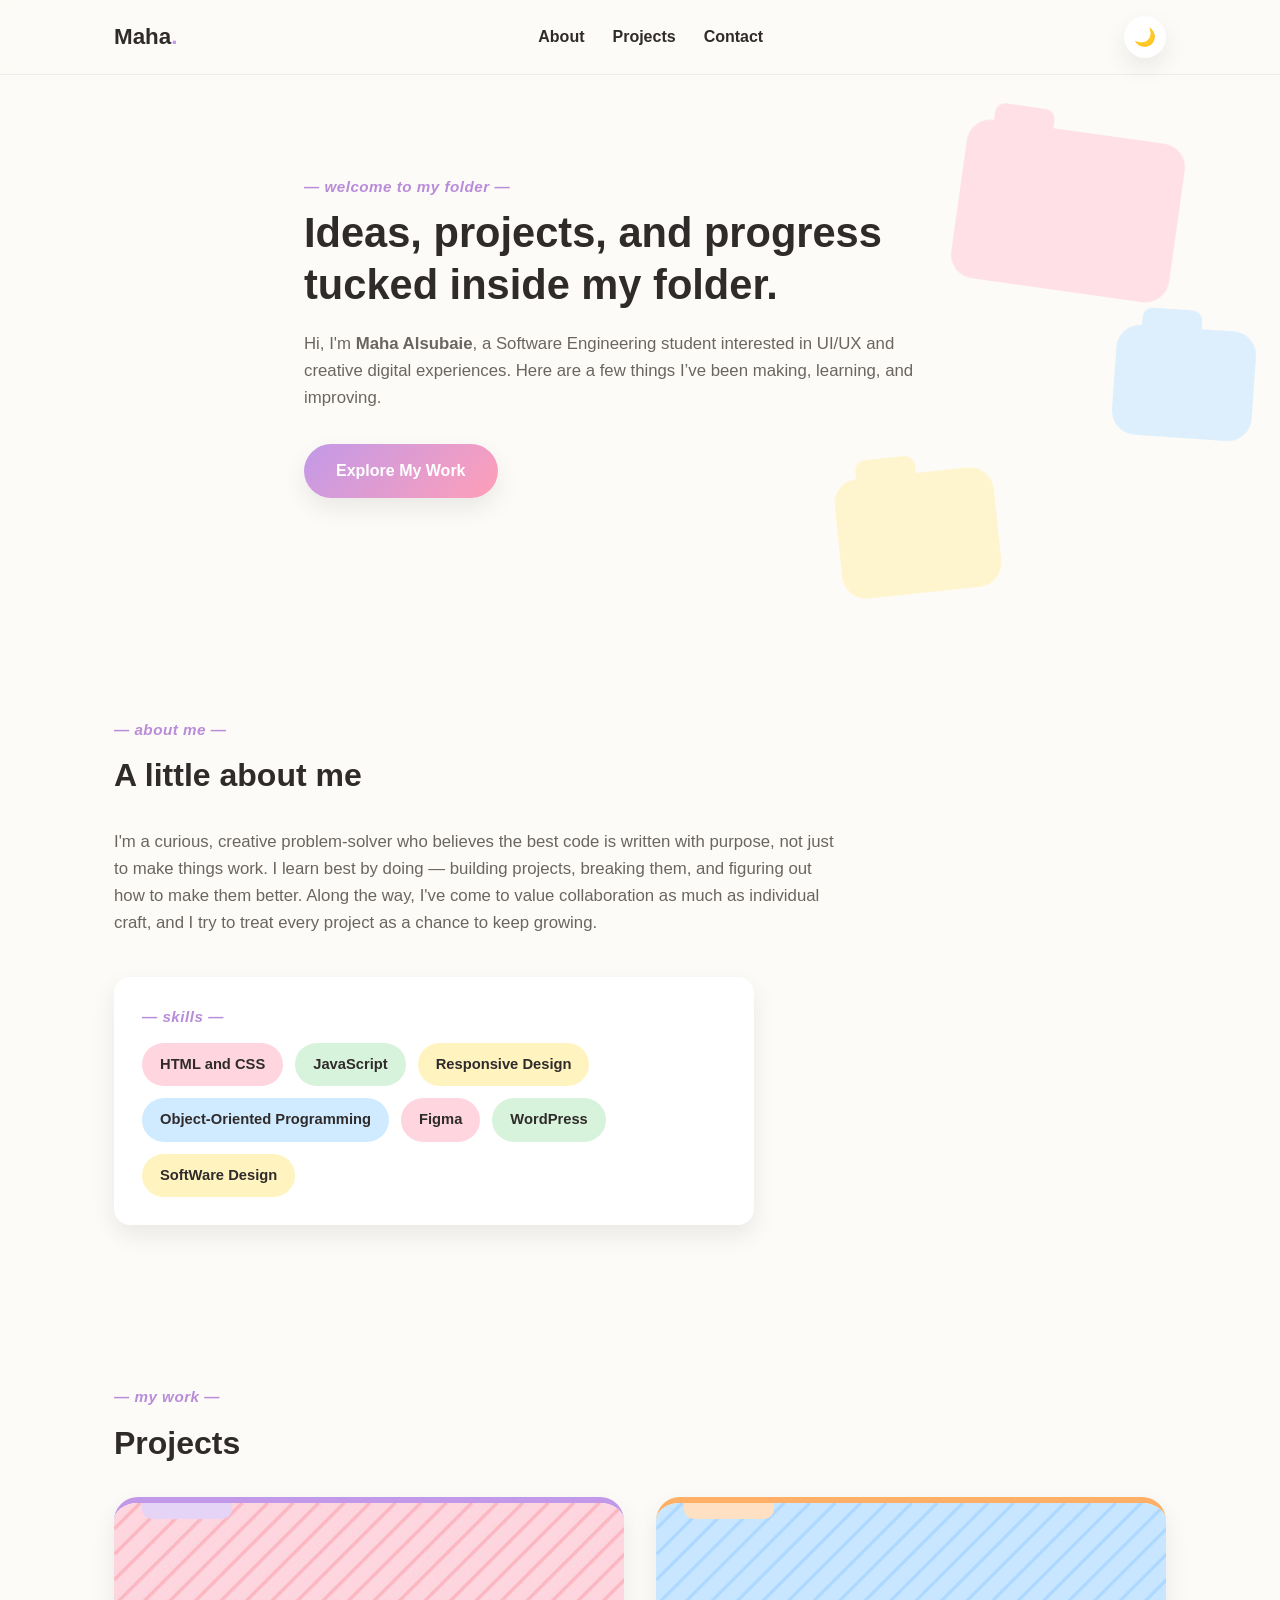
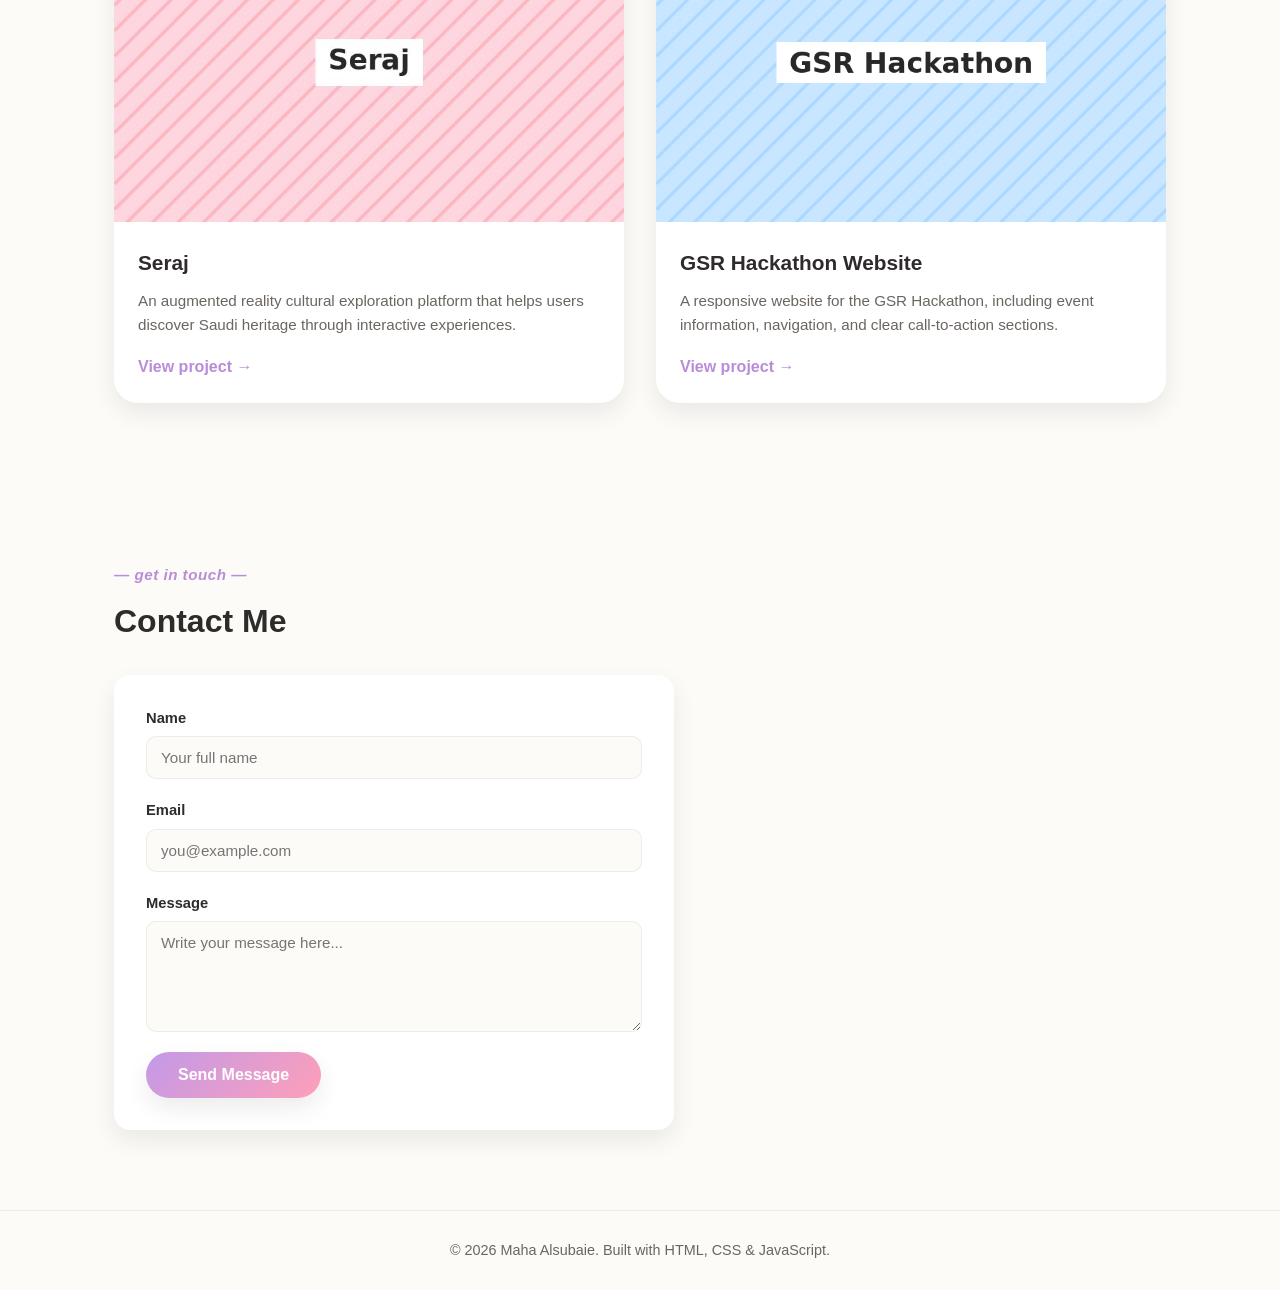
==== index.html @ 8ac8a406 ""feat: create initial portfolio website"" ====
<!DOCTYPE html>
<html lang="en">
<head>
  <meta charset="UTF-8" />
  <meta name="viewport" content="width=device-width, initial-scale=1.0" />
  <title>Maha Alsubaie — Portfolio</title>
  <meta name="description" content="Maha Alsubaie — Software Engineering student portfolio: projects, skills, and contact." />
  <link rel="stylesheet" href="css/styles.css" />
</head>
<body>

  <!-- ===================== HEADER / NAVIGATION ===================== -->
  <header class="site-header">
    <div class="container nav-wrap">
      <a href="#hero" class="logo">Maha<span class="logo-dot">.</span></a>

      <nav class="main-nav" aria-label="Primary navigation">
        <ul>
          <li><a href="#about">About</a></li>
          <li><a href="#projects">Projects</a></li>
          <li><a href="#contact">Contact</a></li>
        </ul>
      </nav>

      <button id="theme-toggle" class="theme-toggle" type="button" aria-label="Toggle dark and light mode">
        <span id="theme-icon" aria-hidden="true">🌙</span>
      </button>
    </div>
  </header>

  <main>
    <!-- ===================== HERO SECTION ===================== -->
    <section id="hero" class="hero">
      <div class="container hero-content">
        <p class="section-label">— welcome to my folder —</p>
        <h1 class="hero-title">Ideas, projects, and progress tucked inside my folder.</h1>
        <p class="hero-intro">
          Hi, I'm <strong>Maha Alsubaie</strong>, a Software Engineering student interested in UI/UX
          and creative digital experiences. 
          Here are a few things I’ve been making, learning, and improving.
        </p>
        <a href="#projects" class="btn btn-primary">Explore My Work</a>
      </div>

      <!-- decorative folder tabs -->
      <div class="hero-folders" aria-hidden="true">
        <span class="folder-shape folder-pink"></span>
        <span class="folder-shape folder-yellow"></span>
        <span class="folder-shape folder-blue"></span>
      </div>
    </section>

    <!-- ===================== ABOUT SECTION ===================== -->
    <section id="about" class="about section">
      <div class="container">
        <p class="section-label">— about me —</p>
        <h2 class="section-title">A little about me</h2>

        <p class="about-text">
          I'm a curious, creative problem-solver who believes the best code is written with
          purpose, not just to make things work. I learn best by doing — building projects,
          breaking them, and figuring out how to make them better. Along the way, I've come
          to value collaboration as much as individual craft, and I try to treat every project
          as a chance to keep growing.
        </p>

        <div class="skills-card">
          <p class="section-label small">— skills —</p>
          <ul class="skills-list">
            <li class="skill-pill pill-pink">HTML and CSS</li>
            <li class="skill-pill pill-green">JavaScript</li>
            <li class="skill-pill pill-yellow">Responsive Design</li>
            <li class="skill-pill pill-blue">Object-Oriented Programming</li>
            <li class="skill-pill pill-pink">Figma</li>
            <li class="skill-pill pill-green">WordPress</li>
            <li class="skill-pill pill-yellow">SoftWare Design</li>
          </ul>
        </div>
      </div>
    </section>

    <!-- ===================== PROJECTS SECTION ===================== -->
    <section id="projects" class="projects section">
      <div class="container">
        <p class="section-label">— my work —</p>
        <h2 class="section-title">Projects</h2>

        <div class="projects-grid">

          <!-- Project 1: Seraj -->
          <a class="folder-card card-purple" href="projects/seraj.html">
            <span class="folder-tab"></span>
            <div class="card-image-wrap">
              <img src="assets/images/seraj.jpg" alt="Seraj project preview" loading="lazy" />
            </div>
            <div class="card-body">
              <h3 class="card-title">Seraj</h3>
              <p class="card-desc">
                An augmented reality cultural exploration platform that helps users
                discover Saudi heritage through interactive experiences.
              </p>
              <span class="card-link">View project →</span>
            </div>
          </a>

          <!-- Project 2: GSR Hackathon -->
          <a class="folder-card card-orange" href="projects/gsr-hackathon.html">
            <span class="folder-tab"></span>
            <div class="card-image-wrap">
              <img src="assets/images/gsr-hackathon.png" alt="GSR Hackathon website preview" loading="lazy" />
            </div>
            <div class="card-body">
              <h3 class="card-title">GSR Hackathon Website</h3>
              <p class="card-desc">
                A responsive website for the GSR Hackathon, including event information,
                navigation, and clear call-to-action sections.
              </p>
              <span class="card-link">View project →</span>
            </div>
          </a>

        </div>
      </div>
    </section>

    <!-- ===================== CONTACT SECTION ===================== -->
    <section id="contact" class="contact section">
      <div class="container">
        <p class="section-label">— get in touch —</p>
        <h2 class="section-title">Contact Me</h2>

        <form id="contact-form" class="contact-form" novalidate>
          <div class="form-group">
            <label for="name">Name</label>
            <input type="text" id="name" name="name" placeholder="Your full name" required />
          </div>

          <div class="form-group">
            <label for="email">Email</label>
            <input type="email" id="email" name="email" placeholder="you@example.com" required />
          </div>

          <div class="form-group">
            <label for="message">Message</label>
            <textarea id="message" name="message" rows="5" placeholder="Write your message here..." required></textarea>
          </div>

          <button type="submit" class="btn btn-primary">Send Message</button>

          <p id="form-success" class="form-success" role="status" hidden>
            ✅ Thank you! Your message has been received.
          </p>
        </form>
      </div>
    </section>
  </main>

  <!-- ===================== FOOTER ===================== -->
  <footer class="site-footer">
    <div class="container">
      <p>&copy; 2026 Maha Alsubaie. Built with HTML, CSS &amp; JavaScript.</p>
    </div>
  </footer>

  <script src="js/script.js"></script>
</body>
</html>
---- css/styles.css ----
/* =========================================================
   Maha Alsubaie â€” Portfolio Stylesheet
   Pastel folder-card design system
   ========================================================= */

/* ---------- CSS Variables (Light theme = default) ---------- */
:root {
  --bg-color: #fdfbf7;
  --text-color: #2f2b2b;
  --text-muted: #6b6560;
  --card-bg: #ffffff;
  --header-bg: rgba(253, 251, 247, 0.9);
  --border-soft: rgba(0, 0, 0, 0.06);
  --shadow-soft: 0 10px 25px rgba(0, 0, 0, 0.08);
  --shadow-hover: 0 16px 32px rgba(0, 0, 0, 0.14);

  --pink: #ffd6e0;
  --pink-dark: #ff9fb8;
  --green: #d8f3dc;
  --green-dark: #95d5b2;
  --yellow: #fff3bf;
  --yellow-dark: #ffd43b;
  --blue: #d0ebff;
  --blue-dark: #74c0fc;
  --purple: #e5d4f5;
  --purple-dark: #c299e8;
  --orange: #ffe0c2;
  --orange-dark: #ffb066;

  --accent: #b98cd9;
  --radius-lg: 24px;
  --radius-md: 16px;
  --radius-sm: 10px;

  --font-main: "Segoe UI", "Trebuchet MS", -apple-system, BlinkMacSystemFont, sans-serif;
}

/* ---------- Dark theme ---------- */
body[data-theme="dark"] {
  --bg-color: #1f1c24;
  --text-color: #f3efe9;
  --text-muted: #b8b1c2;
  --card-bg: #2a2530;
  --header-bg: rgba(31, 28, 36, 0.92);
  --border-soft: rgba(255, 255, 255, 0.08);
  --shadow-soft: 0 10px 25px rgba(0, 0, 0, 0.35);
  --shadow-hover: 0 16px 32px rgba(0, 0, 0, 0.5);

  --pink: #5a3244;
  --pink-dark: #ff9fb8;
  --green: #234432;
  --green-dark: #95d5b2;
  --yellow: #4a4021;
  --yellow-dark: #ffd43b;
  --blue: #223a4d;
  --blue-dark: #74c0fc;
  --purple: #362a47;
  --purple-dark: #c299e8;
  --orange: #4a3423;
  --orange-dark: #ffb066;
}

/* ---------- Reset & base ---------- */
* {
  box-sizing: border-box;
  margin: 0;
  padding: 0;
}

html {
  scroll-behavior: smooth;
}

body {
  font-family: var(--font-main);
  background-color: var(--bg-color);
  color: var(--text-color);
  line-height: 1.6;
  transition: background-color 0.3s ease, color 0.3s ease;
}

img {
  max-width: 100%;
  display: block;
}

a {
  color: inherit;
  text-decoration: none;
}

ul {
  list-style: none;
}

.container {
  width: 100%;
  max-width: 1100px;
  margin: 0 auto;
  padding: 0 24px;
}

.section {
  padding: 80px 0;
}

.section-label {
  font-style: italic;
  color: var(--accent);
  font-weight: 600;
  letter-spacing: 0.5px;
  margin-bottom: 8px;
  font-size: 0.95rem;
}

.section-label.small {
  margin-bottom: 14px;
}

.section-title {
  font-size: 2rem;
  margin-bottom: 28px;
}

/* ---------- Buttons ---------- */
.btn {
  display: inline-block;
  border: none;
  border-radius: 999px;
  padding: 14px 32px;
  font-size: 1rem;
  font-weight: 600;
  cursor: pointer;
  transition: transform 0.2s ease, box-shadow 0.2s ease;
}

.btn-primary {
  background: linear-gradient(135deg, var(--purple-dark), var(--pink-dark));
  color: #ffffff;
  box-shadow: var(--shadow-soft);
}

.btn-primary:hover {
  transform: translateY(-3px);
  box-shadow: var(--shadow-hover);
}

/* ---------- Header ---------- */
.site-header {
  position: sticky;
  top: 0;
  z-index: 100;
  background: var(--header-bg);
  backdrop-filter: blur(8px);
  border-bottom: 1px solid var(--border-soft);
}

.nav-wrap {
  display: flex;
  align-items: center;
  justify-content: space-between;
  padding-top: 16px;
  padding-bottom: 16px;
}

.logo {
  font-size: 1.4rem;
  font-weight: 800;
}

.logo-dot {
  color: var(--purple-dark);
}

.main-nav ul {
  display: flex;
  gap: 28px;
}

.main-nav a {
  font-weight: 600;
  padding-bottom: 4px;
  border-bottom: 2px solid transparent;
  transition: border-color 0.2s ease, color 0.2s ease;
}

.main-nav a:hover {
  border-color: var(--purple-dark);
  color: var(--purple-dark);
}

.theme-toggle {
  border: none;
  background: var(--card-bg);
  width: 42px;
  height: 42px;
  border-radius: 50%;
  cursor: pointer;
  font-size: 1.1rem;
  box-shadow: var(--shadow-soft);
  display: flex;
  align-items: center;
  justify-content: center;
  transition: transform 0.2s ease;
}

.theme-toggle:hover {
  transform: scale(1.08);
}

/* ---------- Hero ---------- */
.hero {
  position: relative;
  padding: 100px 0 140px;
  overflow: hidden;
}

.hero-content {
  max-width: 720px;
  position: relative;
  z-index: 2;
}

.hero-title {
  font-size: 2.6rem;
  line-height: 1.25;
  margin-bottom: 20px;
}

.hero-intro {
  color: var(--text-muted);
  font-size: 1.05rem;
  margin-bottom: 32px;
  max-width: 620px;
}

.hero-folders {
  position: absolute;
  inset: 0;
  z-index: 1;
  pointer-events: none;
}

.folder-shape {
  position: absolute;
  border-radius: var(--radius-lg);
  opacity: 0.7;
  filter: blur(0px);
}

.folder-shape::before {
  content: "";
  position: absolute;
  top: -18px;
  left: 24px;
  width: 60px;
  height: 22px;
  border-radius: 10px 10px 0 0;
  background: inherit;
}

.folder-pink {
  width: 220px;
  height: 160px;
  background: var(--pink);
  top: 10%;
  right: 8%;
  transform: rotate(8deg);
}

.folder-yellow {
  width: 160px;
  height: 120px;
  background: var(--yellow);
  bottom: 8%;
  right: 22%;
  transform: rotate(-6deg);
}

.folder-blue {
  width: 140px;
  height: 110px;
  background: var(--blue);
  top: 45%;
  right: 2%;
  transform: rotate(4deg);
}

@media (max-width: 700px) {
  .hero-folders {
    display: none;
  }
}

/* ---------- About ---------- */
.about-text {
  max-width: 720px;
  color: var(--text-muted);
  margin-bottom: 40px;
  font-size: 1.05rem;
}

.skills-card {
  background: var(--card-bg);
  border-radius: var(--radius-md);
  padding: 28px;
  box-shadow: var(--shadow-soft);
  max-width: 640px;
}

.skills-list {
  display: flex;
  flex-wrap: wrap;
  gap: 12px;
}

.skill-pill {
  padding: 10px 18px;
  border-radius: 999px;
  font-weight: 600;
  font-size: 0.92rem;
  color: #2f2b2b;
}

body[data-theme="dark"] .skill-pill {
  color: #1f1c24;
}

.pill-pink   { background: var(--pink); }
.pill-green  { background: var(--green); }
.pill-yellow { background: var(--yellow); }
.pill-blue   { background: var(--blue); }

/* ---------- Projects / Folder Cards ---------- */
.projects-grid {
  display: grid;
  grid-template-columns: repeat(auto-fit, minmax(280px, 1fr));
  gap: 32px;
}

.folder-card {
  position: relative;
  display: block;
  background: var(--card-bg);
  border-radius: var(--radius-lg);
  overflow: hidden;
  box-shadow: var(--shadow-soft);
  transition: transform 0.25s ease, box-shadow 0.25s ease;
  border-top: 6px solid transparent;
}

.folder-card:hover {
  transform: translateY(-8px);
  box-shadow: var(--shadow-hover);
}

.folder-tab {
  position: absolute;
  top: -6px;
  left: 28px;
  width: 90px;
  height: 22px;
  border-radius: 0 0 10px 10px;
}

.card-purple {
  border-top-color: var(--purple-dark);
}
.card-purple .folder-tab {
  background: var(--purple);
}

.card-orange {
  border-top-color: var(--orange-dark);
}
.card-orange .folder-tab {
  background: var(--orange);
}

.card-image-wrap {
  width: 100%;
  aspect-ratio: 16 / 10;
  overflow: hidden;
  background: var(--border-soft);
}

.card-image-wrap img {
  width: 100%;
  height: 100%;
  object-fit: cover;
  transition: transform 0.3s ease;
}

.folder-card:hover .card-image-wrap img {
  transform: scale(1.05);
}

.card-body {
  padding: 24px;
}

.card-title {
  font-size: 1.3rem;
  margin-bottom: 10px;
}

.card-desc {
  color: var(--text-muted);
  font-size: 0.95rem;
  margin-bottom: 16px;
}

.card-link {
  font-weight: 700;
  color: var(--accent);
}

/* ---------- Contact Form ---------- */
.contact-form {
  max-width: 560px;
  background: var(--card-bg);
  padding: 32px;
  border-radius: var(--radius-md);
  box-shadow: var(--shadow-soft);
}

.form-group {
  margin-bottom: 20px;
  display: flex;
  flex-direction: column;
  gap: 6px;
}

.form-group label {
  font-weight: 600;
  font-size: 0.92rem;
}

.form-group input,
.form-group textarea {
  border: 1px solid var(--border-soft);
  border-radius: var(--radius-sm);
  padding: 12px 14px;
  font-family: inherit;
  font-size: 0.95rem;
  background: var(--bg-color);
  color: var(--text-color);
  resize: vertical;
  transition: border-color 0.2s ease;
}

.form-group input:focus,
.form-group textarea:focus {
  outline: none;
  border-color: var(--purple-dark);
}

.form-success {
  margin-top: 16px;
  padding: 12px 16px;
  border-radius: var(--radius-sm);
  background: var(--green);
  color: #1f4a2c;
  font-weight: 600;
}

body[data-theme="dark"] .form-success {
  color: #d8f3dc;
}

/* ---------- Footer ---------- */
.site-footer {
  text-align: center;
  padding: 28px 0;
  color: var(--text-muted);
  font-size: 0.9rem;
  border-top: 1px solid var(--border-soft);
}

/* ---------- Project Detail Pages ---------- */
.detail-header {
  padding: 40px 0 20px;
}

.back-btn {
  display: inline-flex;
  align-items: center;
  gap: 8px;
  background: var(--card-bg);
  padding: 10px 20px;
  border-radius: 999px;
  font-weight: 600;
  box-shadow: var(--shadow-soft);
  transition: transform 0.2s ease;
}

.back-btn:hover {
  transform: translateX(-4px);
}

.detail-hero-image {
  width: 100%;
  max-height: 420px;
  object-fit: cover;
  border-radius: var(--radius-lg);
  box-shadow: var(--shadow-soft);
  margin: 20px 0 40px;
}

.detail-block {
  margin-bottom: 40px;
}

.detail-block h2 {
  font-size: 1.5rem;
  margin-bottom: 14px;
  color: var(--accent);
}

.detail-block ul {
  padding-left: 20px;
  list-style: disc;
  color: var(--text-muted);
}

.detail-block ul li {
  margin-bottom: 8px;
}

.detail-block p {
  color: var(--text-muted);
}

/* ---------- Responsive breakpoints ---------- */
@media (max-width: 860px) {
  .hero-title {
    font-size: 2.1rem;
  }

  .section {
    padding: 60px 0;
  }
}

@media (max-width: 600px) {
  .nav-wrap {
    flex-wrap: wrap;
    gap: 12px;
  }

  .main-nav ul {
    gap: 16px;
    font-size: 0.9rem;
  }

  .hero {
    padding: 60px 0 90px;
  }

  .hero-title {
    font-size: 1.7rem;
  }

  .section-title {
    font-size: 1.6rem;
  }

  .contact-form {
    padding: 22px;
  }
}
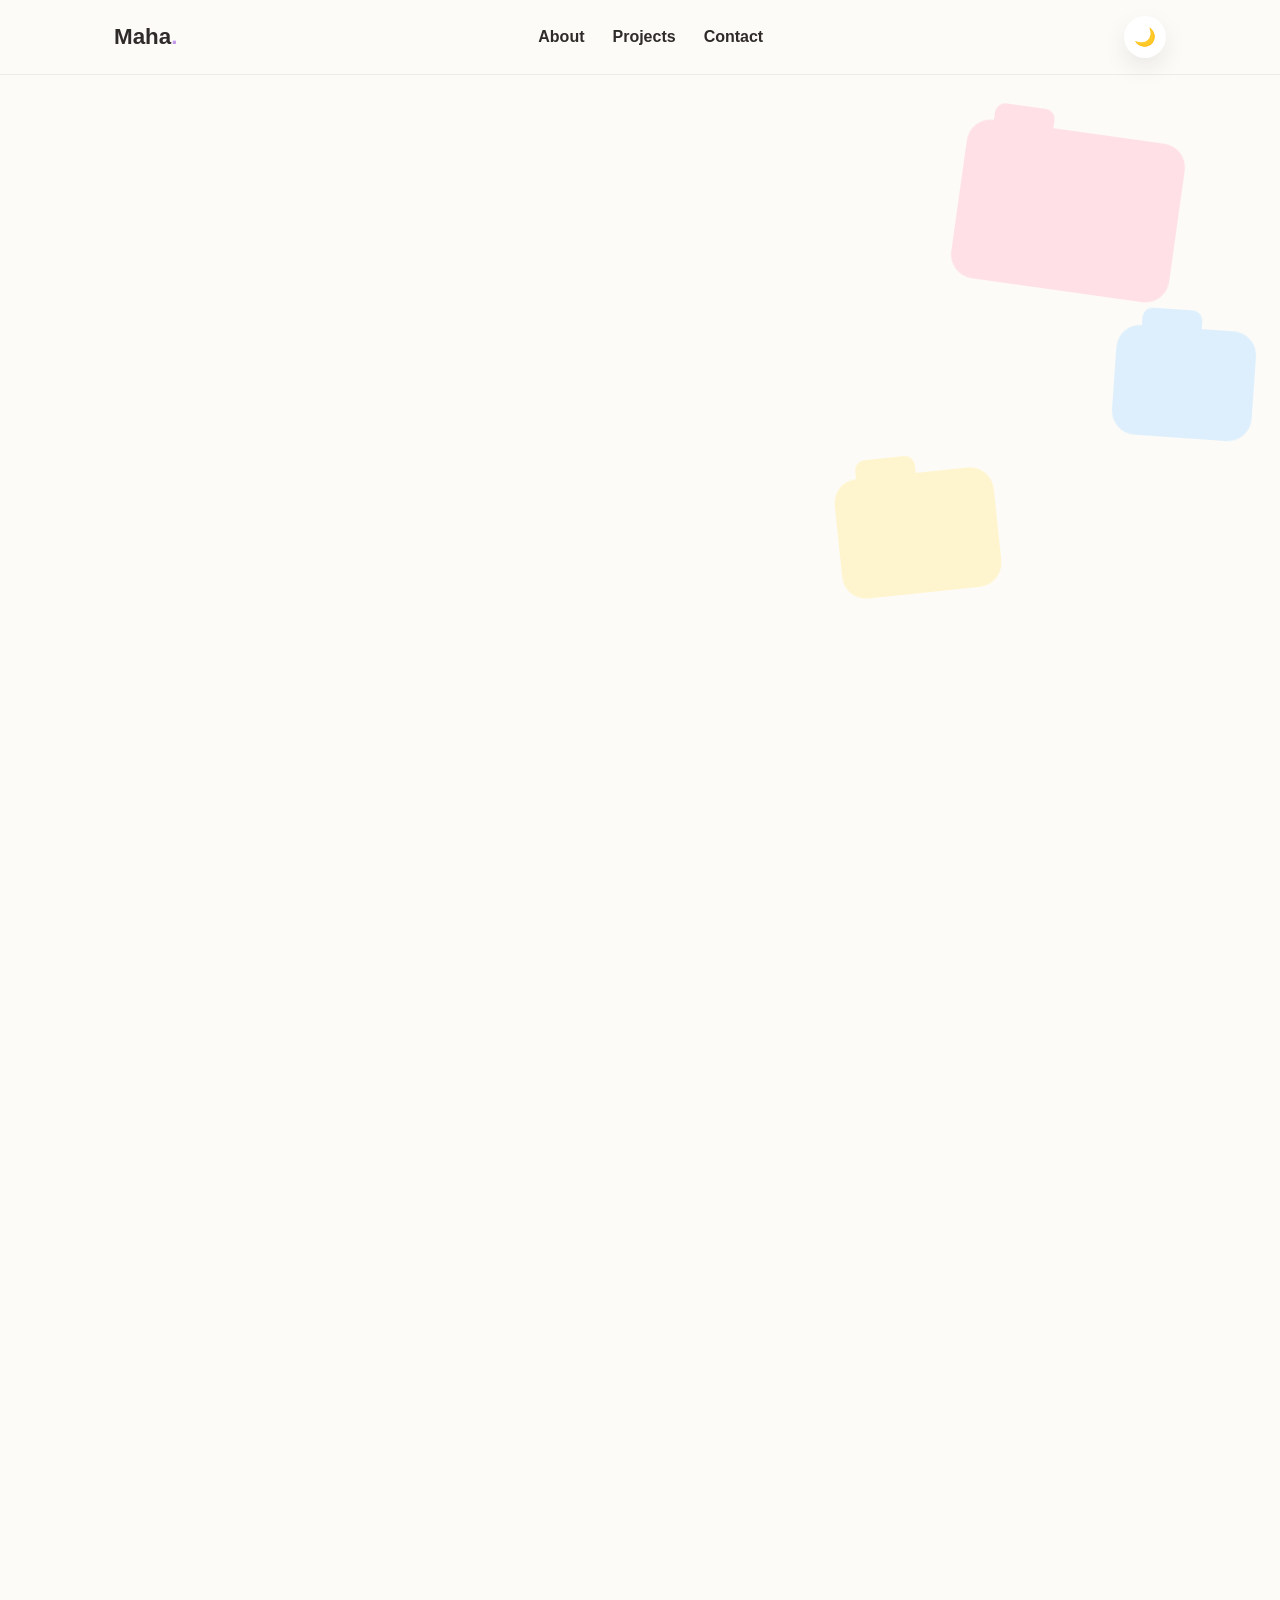
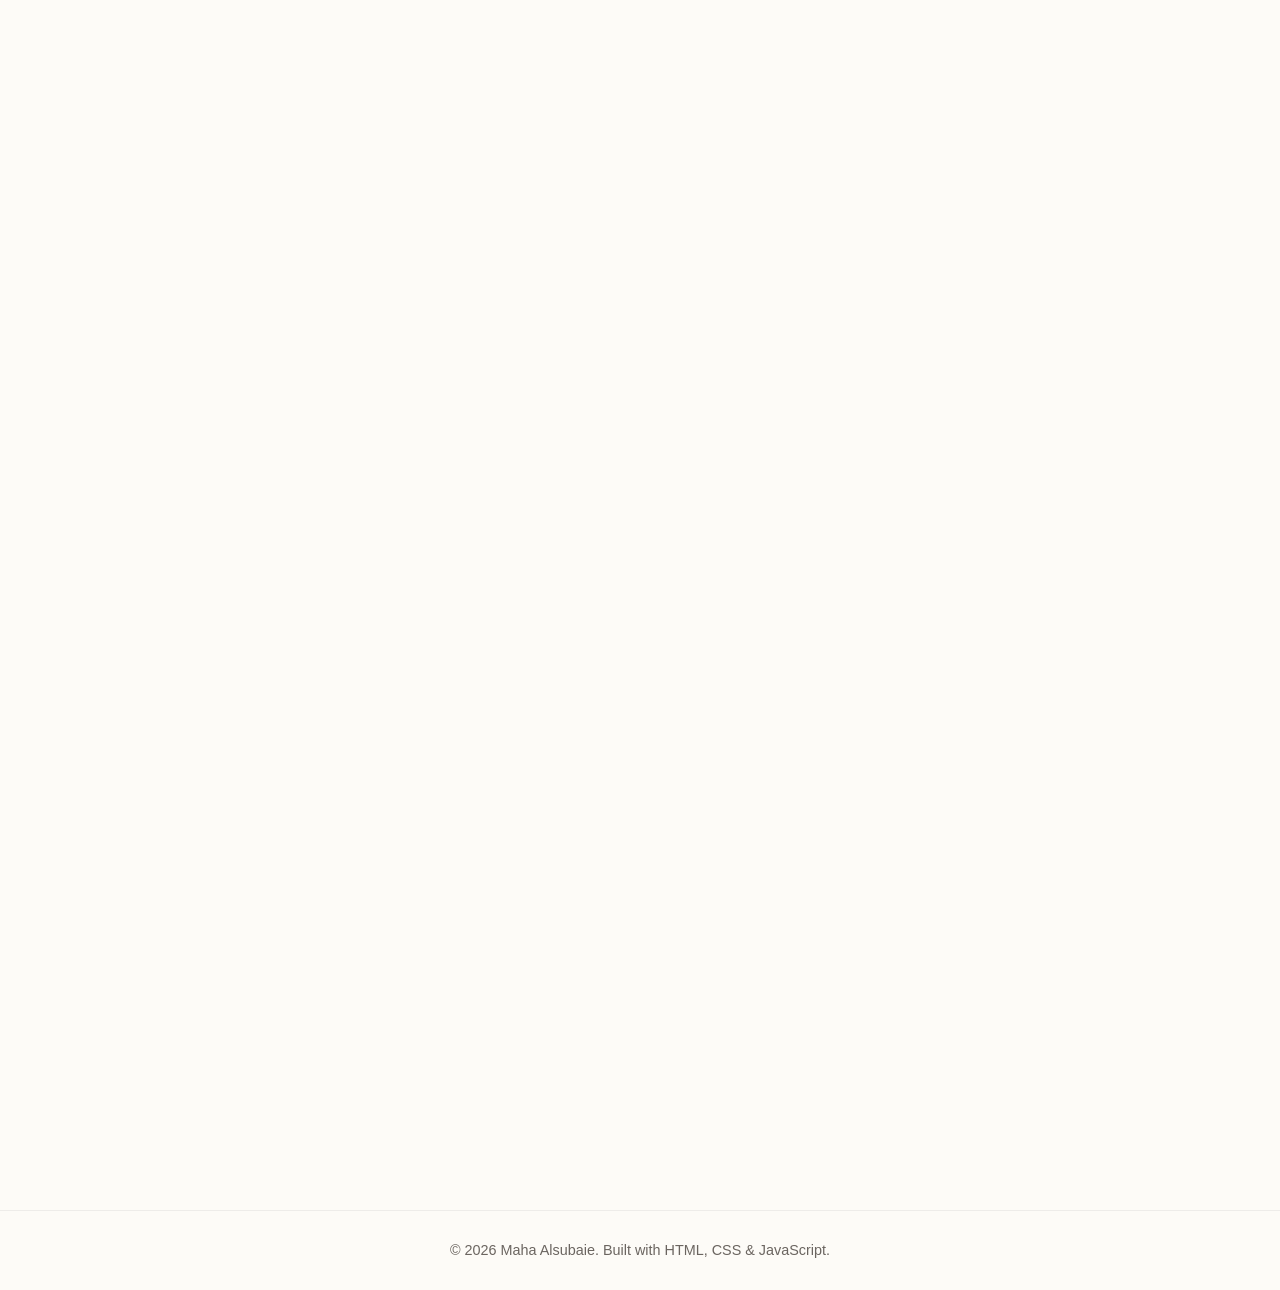
==== commit 5e5a4f5d: "Add scroll-reveal animations and reduced-motion support Assisted-by: Claude (Claude Sonnet 5.5)" ====
--- a/index.html
+++ b/index.html
@@ -6,6 +6,11 @@
   <title>Maha Alsubaie — Portfolio</title>
   <meta name="description" content="Maha Alsubaie — Software Engineering student portfolio: projects, skills, and contact." />
   <link rel="stylesheet" href="css/styles.css" />
+
+ <!-- Marks the page as "JavaScript is running" before first paint, so the
+       scroll-reveal styles only hide content when JS is there to reveal it. -->
+  <script>document.documentElement.classList.add("js");</script>
+
 </head>
 <body>
 
@@ -32,14 +37,14 @@
     <!-- ===================== HERO SECTION ===================== -->
     <section id="hero" class="hero">
       <div class="container hero-content">
-        <p class="section-label">— welcome to my folder —</p>
-        <h1 class="hero-title">Ideas, projects, and progress tucked inside my folder.</h1>
-        <p class="hero-intro">
+     <p class="section-label reveal" style="--reveal-delay: 80ms">— welcome to my folder —</p>
+        <h1 class="hero-title reveal" style="--reveal-delay: 160ms">Ideas, projects, and progress tucked inside my folder.</h1>
+        <p class="hero-intro reveal" style="--reveal-delay: 240ms">
           Hi, I'm <strong>Maha Alsubaie</strong>, a Software Engineering student interested in UI/UX
           and creative digital experiences. 
           Here are a few things I’ve been making, learning, and improving.
         </p>
-        <a href="#projects" class="btn btn-primary">Explore My Work</a>
+                <a href="#projects" class="btn btn-primary reveal" style="--reveal-delay: 320ms">Explore My Work</a>
       </div>
 
       <!-- decorative folder tabs -->
@@ -53,10 +58,10 @@
     <!-- ===================== ABOUT SECTION ===================== -->
     <section id="about" class="about section">
       <div class="container">
-        <p class="section-label">— about me —</p>
-        <h2 class="section-title">A little about me</h2>
+        <p class="section-label reveal">— about me —</p>
+        <h2 class="section-title reveal">A little about me</h2>
 
-        <p class="about-text">
+        <p class="about-text reveal" style="--reveal-delay: 160ms">
           I'm a curious, creative problem-solver who believes the best code is written with
           purpose, not just to make things work. I learn best by doing — building projects,
           breaking them, and figuring out how to make them better. Along the way, I've come
@@ -64,17 +69,17 @@
           as a chance to keep growing.
         </p>
 
-        <div class="skills-card">
+        <div class="skills-card reveal" style="--reveal-delay: 240ms">
           <p class="section-label small">— skills —</p>
-          <ul class="skills-list">
-            <li class="skill-pill pill-pink">HTML and CSS</li>
-            <li class="skill-pill pill-green">JavaScript</li>
-            <li class="skill-pill pill-yellow">Responsive Design</li>
-            <li class="skill-pill pill-blue">Object-Oriented Programming</li>
-            <li class="skill-pill pill-pink">Figma</li>
-            <li class="skill-pill pill-green">WordPress</li>
-            <li class="skill-pill pill-yellow">SoftWare Design</li>
-          </ul>
+        <ul class="skills-list" data-stagger>
+            <li class="skill-pill pill-pink reveal">HTML and CSS</li>
+            <li class="skill-pill pill-green reveal">JavaScript</li>
+            <li class="skill-pill pill-yellow reveal">Responsive Design</li>
+            <li class="skill-pill pill-blue reveal">Object-Oriented Programming</li>
+            <li class="skill-pill pill-pink reveal">Figma</li>
+            <li class="skill-pill pill-green reveal">WordPress</li>
+            <li class="skill-pill pill-yellow reveal">Software Design</li>
+            </ul>
         </div>
       </div>
     </section>
@@ -82,13 +87,13 @@
     <!-- ===================== PROJECTS SECTION ===================== -->
     <section id="projects" class="projects section">
       <div class="container">
-        <p class="section-label">— my work —</p>
-        <h2 class="section-title">Projects</h2>
+        <p class="section-label reveal">— my work —</p>
+        <h2 class="section-title reveal" style="--reveal-delay: 80ms">Projects</h2>
 
         <div class="projects-grid">
 
           <!-- Project 1: Seraj -->
-          <a class="folder-card card-purple" href="projects/seraj.html">
+       <a class="folder-card card-purple reveal" href="projects/seraj.html" data-category="uiux">
             <span class="folder-tab"></span>
             <div class="card-image-wrap">
               <img src="assets/images/seraj.jpg" alt="Seraj project preview" loading="lazy" />
@@ -104,7 +109,7 @@
           </a>
 
           <!-- Project 2: GSR Hackathon -->
-          <a class="folder-card card-orange" href="projects/gsr-hackathon.html">
+             <a class="folder-card card-orange reveal" href="projects/gsr-hackathon.html" data-category="web">
             <span class="folder-tab"></span>
             <div class="card-image-wrap">
               <img src="assets/images/gsr-hackathon.png" alt="GSR Hackathon website preview" loading="lazy" />
@@ -126,10 +131,10 @@
     <!-- ===================== CONTACT SECTION ===================== -->
     <section id="contact" class="contact section">
       <div class="container">
-        <p class="section-label">— get in touch —</p>
-        <h2 class="section-title">Contact Me</h2>
+ <p class="section-label reveal">— get in touch —</p>
+        <h2 class="section-title reveal" style="--reveal-delay: 80ms">Contact Me</h2>
 
-        <form id="contact-form" class="contact-form" novalidate>
+     <form id="contact-form" class="contact-form reveal" style="--reveal-delay: 160ms" novalidate>
           <div class="form-group">
             <label for="name">Name</label>
             <input type="text" id="name" name="name" placeholder="Your full name" required />
--- a/css/styles.css
+++ b/css/styles.css
@@ -1,5 +1,6 @@
 /* =========================================================
-   Maha Alsubaie â€” Portfolio Stylesheet
+   Maha Alsubaie” Portfolio Stylesheet
+   Maha Alsubaie — Portfolio Stylesheet (Assignment 2)
    Pastel folder-card design system
    ========================================================= */
 
@@ -530,7 +531,75 @@
 .detail-block p {
   color: var(--text-muted);
 }
-
+/* ---------- Animations ---------- */
+/* Scroll reveal: the element starts invisible (only when JS is running) and
+   script.js adds .is-visible once it scrolls into view. The reveal is an
+   animation with "backwards" fill, so it leaves no transform behind afterwards
+   and the card hover lift keeps working. */
+.js .reveal:not(.is-visible) {
+  opacity: 0;
+}
+
+.reveal.is-visible {
+  animation: reveal-up 0.7s cubic-bezier(0.22, 0.61, 0.36, 1) backwards;
+  animation-delay: var(--reveal-delay, 0ms);
+}
+
+.pop-in {
+  animation: pop-in 0.4s ease;
+}
+
+.shake {
+  animation: shake 0.4s ease;
+}
+
+@keyframes reveal-up {
+  from {
+    opacity: 0;
+    transform: translateY(28px);
+  }
+  to {
+    opacity: 1;
+    transform: translateY(0);
+  }
+}
+
+@keyframes pop-in {
+  from {
+    opacity: 0;
+    transform: translateY(8px) scale(0.96);
+  }
+  to {
+    opacity: 1;
+    transform: none;
+  }
+}
+
+@keyframes shake {
+  0%, 100% { transform: translateX(0); }
+  20%      { transform: translateX(-6px); }
+  40%      { transform: translateX(6px); }
+  60%      { transform: translateX(-4px); }
+  80%      { transform: translateX(4px); }
+}
+
+/* Respect visitors who ask their device for less motion. */
+@media (prefers-reduced-motion: reduce) {
+  html {
+    scroll-behavior: auto;
+  }
+
+  .js .reveal:not(.is-visible) {
+    opacity: 1;
+  }
+
+  *,
+  *::before,
+  *::after {
+    animation: none !important;
+    transition-duration: 0.01ms !important;
+  }
+}
 /* ---------- Responsive breakpoints ---------- */
 @media (max-width: 860px) {
   .hero-title {
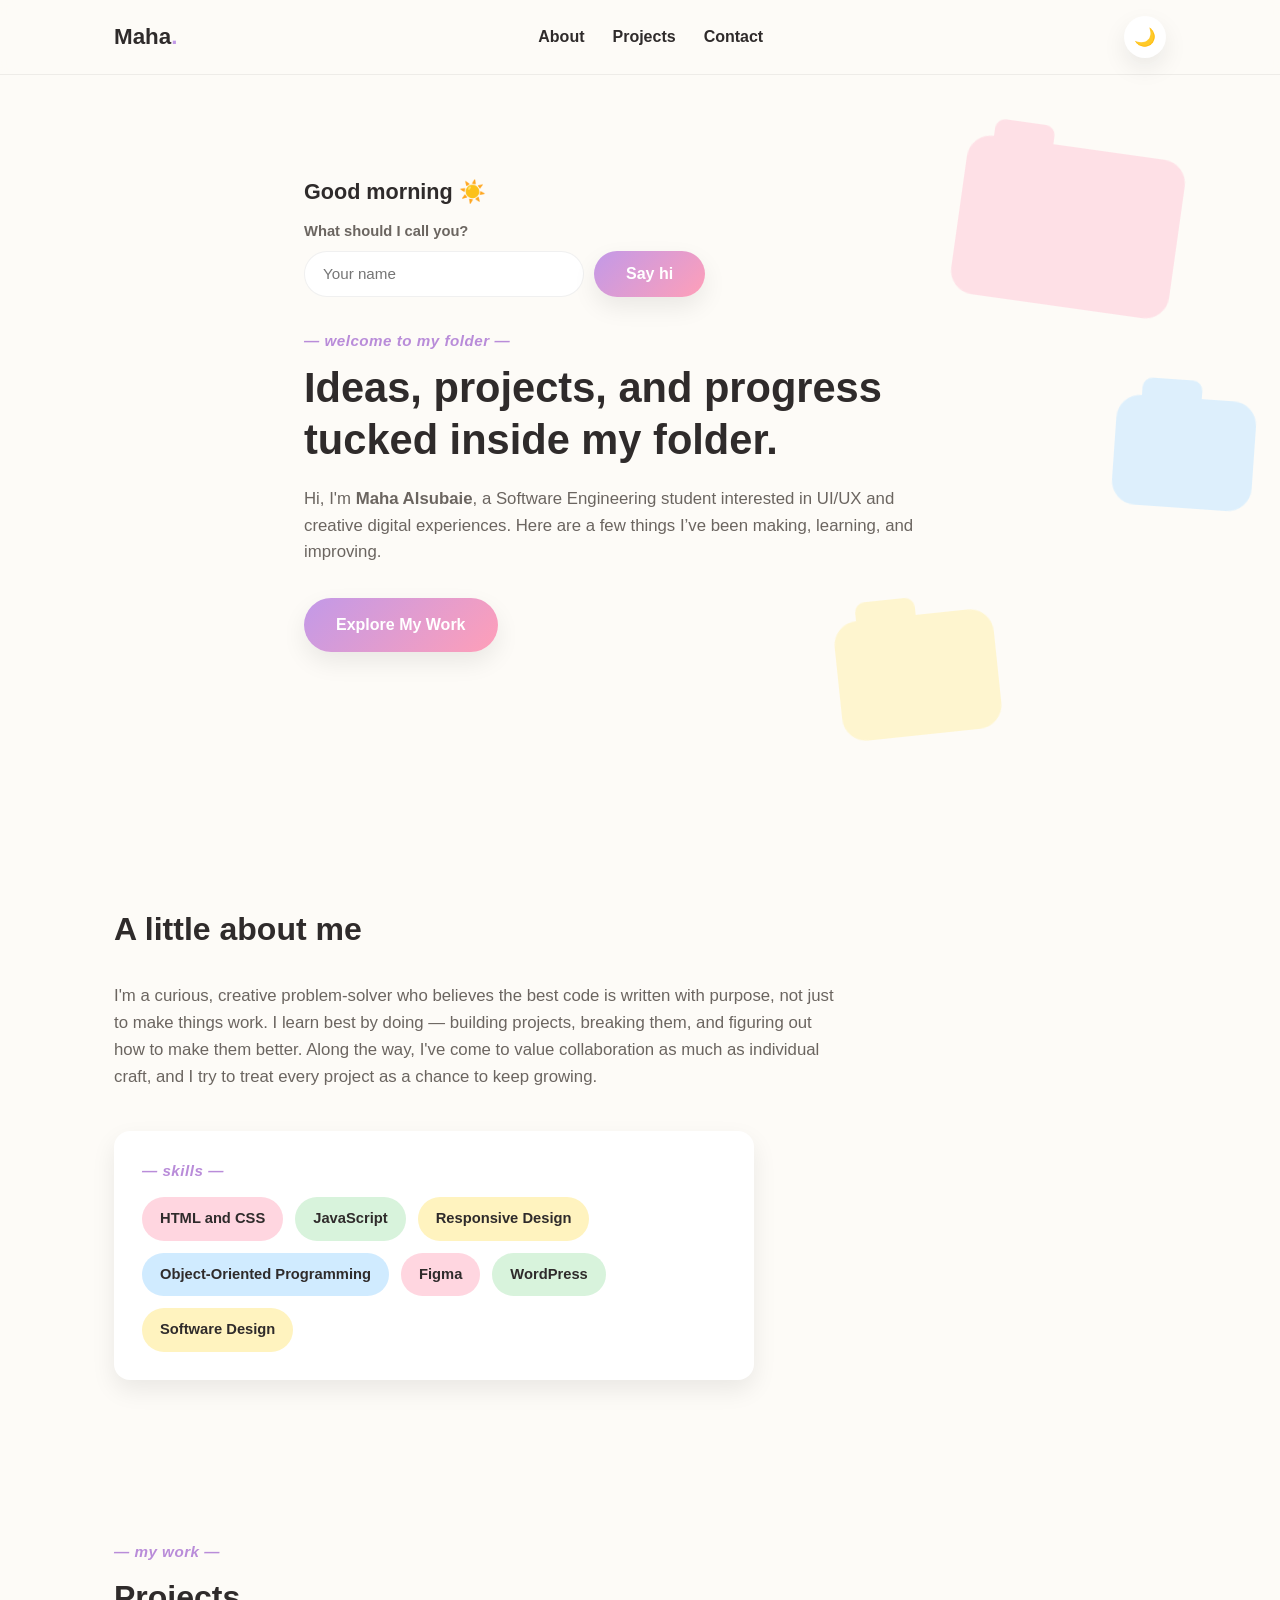
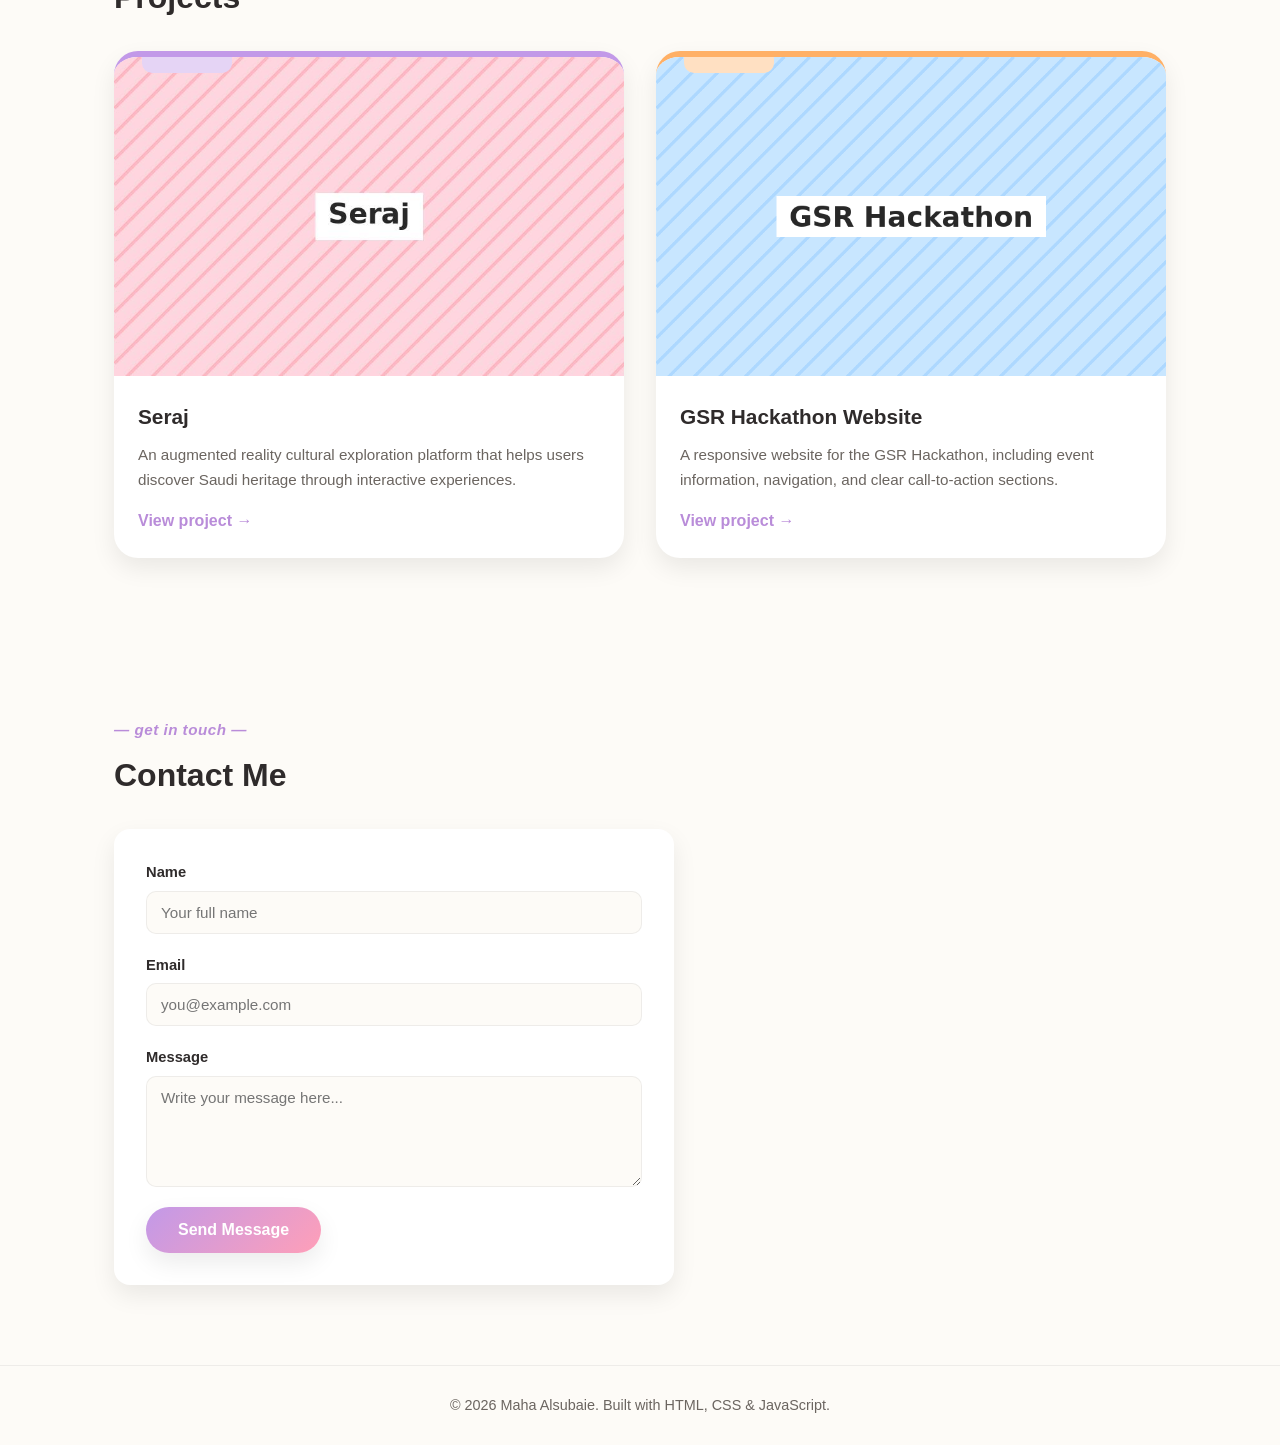
==== commit fd99610e: "2. Add personalised greeting with name Assisted-by: Claude (Claude Sonnet 5.5)" ====
--- a/index.html
+++ b/index.html
@@ -37,7 +37,35 @@
     <!-- ===================== HERO SECTION ===================== -->
     <section id="hero" class="hero">
       <div class="container hero-content">
-     <p class="section-label reveal" style="--reveal-delay: 80ms">— welcome to my folder —</p>
+        <!-- Personalised greeting: filled in by js/script.js (time of day + saved name) -->
+        <div id="greeting" class="greeting reveal">
+          <p id="greeting-text" class="greeting-text" aria-live="polite">Welcome 👋</p>
+
+          <form id="greeting-form" class="greeting-form" novalidate>
+            <label for="visitor-name" class="greeting-label">What should I call you?</label>
+            <div class="greeting-row">
+              <input
+                type="text"
+                id="visitor-name"
+                name="visitor-name"
+                placeholder="Your name"
+                maxlength="40"
+                autocomplete="given-name"
+                dir="auto"
+                aria-describedby="name-error"
+              />
+              <button type="submit" class="btn btn-primary btn-small">Say hi</button>
+            </div>
+            <p id="name-error" class="field-error" role="alert" hidden></p>
+          </form>
+
+          <p id="greeting-note" class="greeting-note" hidden>
+            <span id="greeting-note-text"></span>
+            <button type="button" id="greeting-reset" class="link-btn">Not you?</button>
+          </p>
+        </div>
+
+        <p class="section-label reveal" style="--reveal-delay: 80ms">— welcome to my folder —</p>
         <h1 class="hero-title reveal" style="--reveal-delay: 160ms">Ideas, projects, and progress tucked inside my folder.</h1>
         <p class="hero-intro reveal" style="--reveal-delay: 240ms">
           Hi, I'm <strong>Maha Alsubaie</strong>, a Software Engineering student interested in UI/UX
@@ -59,7 +87,7 @@
     <section id="about" class="about section">
       <div class="container">
         <p class="section-label reveal">— about me —</p>
-        <h2 class="section-title reveal">A little about me</h2>
+        <h2 class="section-title reveal" style="--reveal-delay: 80ms">A little about me</h2>
 
         <p class="about-text reveal" style="--reveal-delay: 160ms">
           I'm a curious, creative problem-solver who believes the best code is written with
--- a/css/styles.css
+++ b/css/styles.css
@@ -293,6 +293,72 @@
   }
 }
 
+/* ---------- Personalised greeting ---------- */
+.greeting {
+  margin-bottom: 32px;
+}
+
+.greeting-text {
+  font-size: 1.35rem;
+  font-weight: 800;
+  margin-bottom: 10px;
+}
+
+/* The greeting receives focus from JavaScript after the name is saved. */
+.greeting-text:focus {
+  outline: none;
+}
+
+.greeting-label {
+  display: block;
+  font-weight: 600;
+  font-size: 0.92rem;
+  color: var(--text-muted);
+  margin-bottom: 8px;
+}
+
+.greeting-row {
+  display: flex;
+  flex-wrap: wrap;
+  align-items: center;
+  gap: 10px;
+}
+
+.greeting-row input {
+  flex: 1 1 200px;
+  max-width: 280px;
+  border: 1px solid var(--border-soft);
+  border-radius: 999px;
+  padding: 10px 18px;
+  font: inherit;
+  font-size: 0.95rem;
+  background: var(--card-bg);
+  color: var(--text-color);
+  transition: border-color 0.2s ease, box-shadow 0.2s ease;
+}
+
+.greeting-row input:focus {
+  outline: none;
+  border-color: var(--purple-dark);
+  box-shadow: 0 0 0 4px var(--purple);
+}
+
+.greeting-row input[aria-invalid="true"] {
+  border-color: var(--error);
+}
+
+.field-error {
+  margin-top: 10px;
+  max-width: 420px;
+  color: var(--error);
+  font-size: 0.9rem;
+  font-weight: 600;
+}
+
+.greeting-note {
+  color: var(--text-muted);
+  font-size: 0.95rem;
+}
 /* ---------- About ---------- */
 .about-text {
   max-width: 720px;
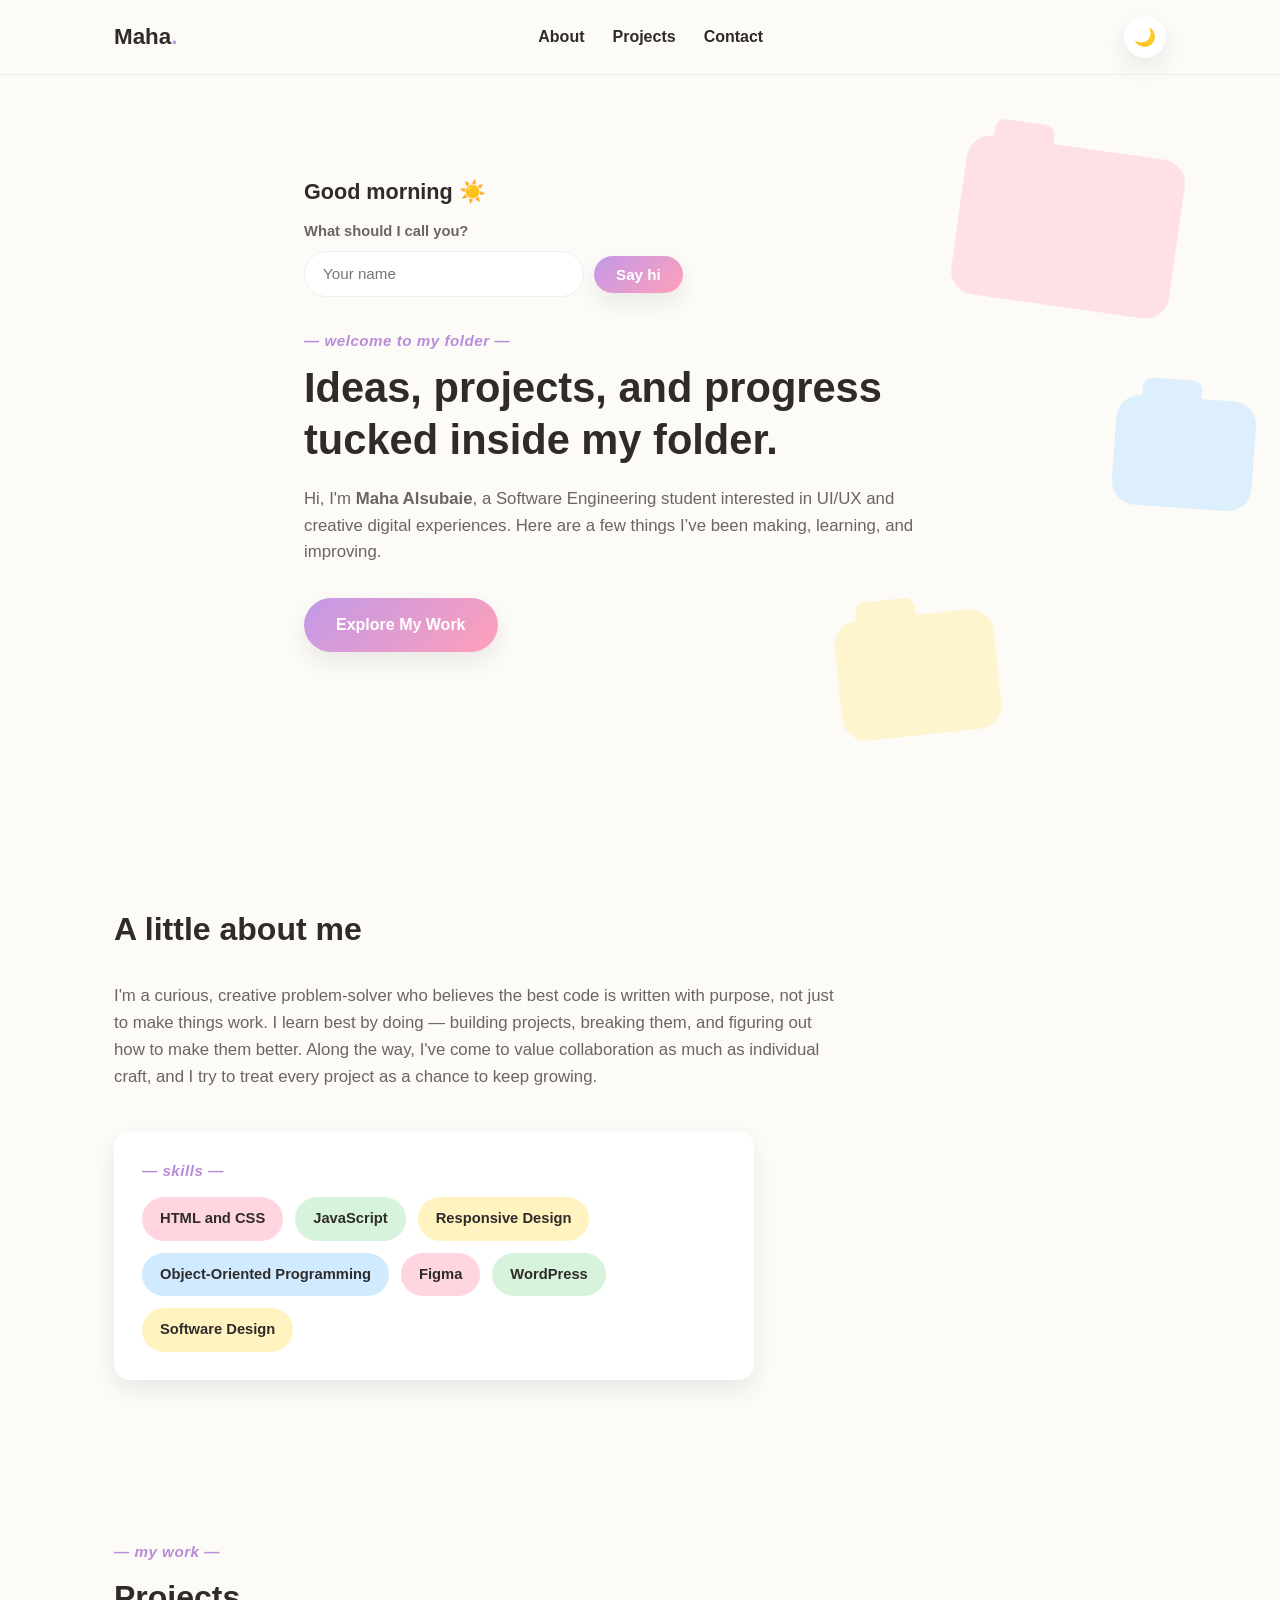
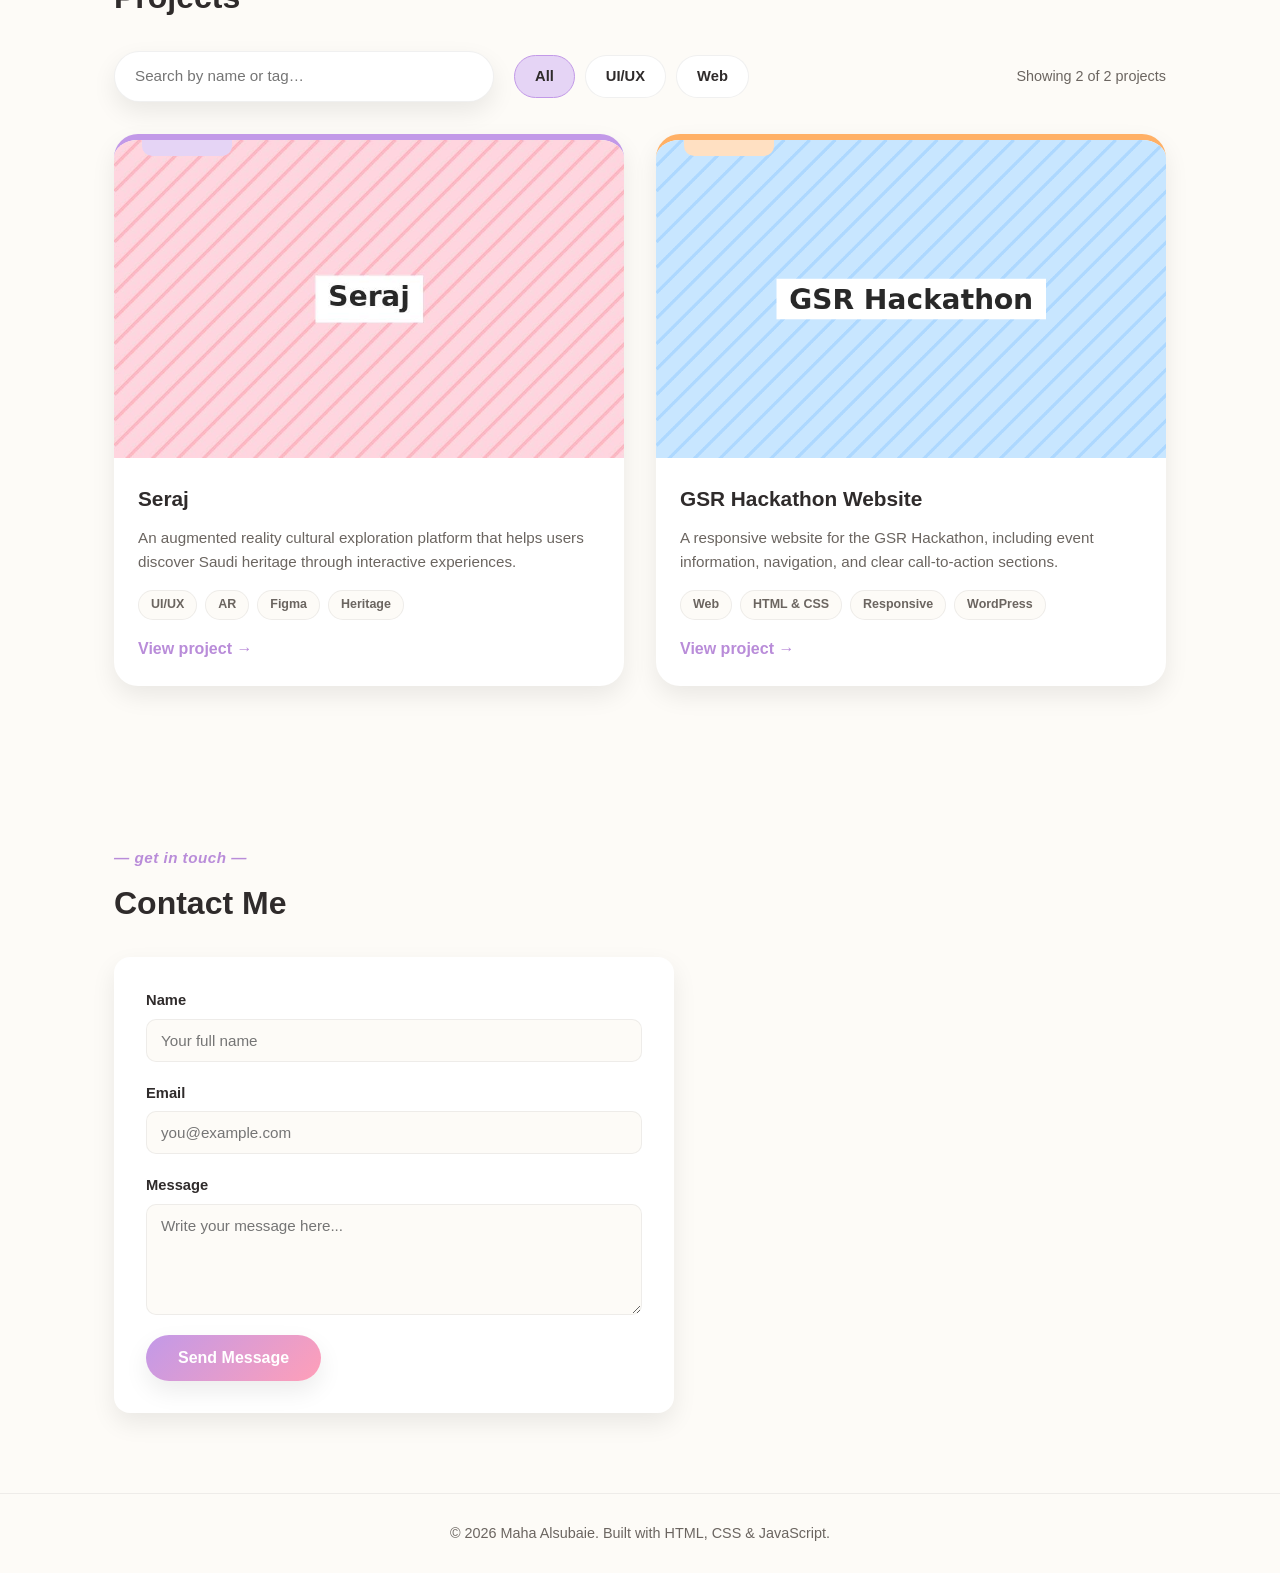
==== commit c038f0c7: "Add project category filter and live search with empty state Assisted-by: Claude (Claude Sonnet 5.5)" ====
--- a/index.html
+++ b/index.html
@@ -10,7 +10,6 @@
  <!-- Marks the page as "JavaScript is running" before first paint, so the
        scroll-reveal styles only hide content when JS is there to reveal it. -->
   <script>document.documentElement.classList.add("js");</script>
-
 </head>
 <body>
 
@@ -118,7 +117,32 @@
         <p class="section-label reveal">— my work —</p>
         <h2 class="section-title reveal" style="--reveal-delay: 80ms">Projects</h2>
 
-        <div class="projects-grid">
+       
+
+        <!-- Filter + live search controls (hidden when JavaScript is off, see CSS) -->
+        <div class="projects-controls reveal" style="--reveal-delay: 160ms">
+          <div class="search-box" role="search">
+            <label for="project-search" class="sr-only">Search projects</label>
+            <input
+              type="search"
+              id="project-search"
+              class="search-input"
+              placeholder="Search by name or tag…"
+              autocomplete="off"
+              spellcheck="false"
+            />
+          </div>
+
+          <div class="filter-group" role="group" aria-label="Filter projects by category">
+            <button type="button" class="filter-btn is-active" data-filter="all" aria-pressed="true">All</button>
+            <button type="button" class="filter-btn" data-filter="uiux" aria-pressed="false">UI/UX</button>
+            <button type="button" class="filter-btn" data-filter="web" aria-pressed="false">Web</button>
+          </div>
+
+          <p id="results-count" class="results-count" role="status" aria-live="polite">Showing 2 of 2 projects</p>
+        </div>
+
+        <div id="projects-grid" class="projects-grid" data-stagger>
 
           <!-- Project 1: Seraj -->
        <a class="folder-card card-purple reveal" href="projects/seraj.html" data-category="uiux">
@@ -132,7 +156,13 @@
                 An augmented reality cultural exploration platform that helps users
                 discover Saudi heritage through interactive experiences.
               </p>
-              <span class="card-link">View project →</span>
+              <ul class="card-tags" aria-label="Project tags">
+                <li>UI/UX</li>
+                <li>AR</li>
+                <li>Figma</li>
+                <li>Heritage</li>
+              </ul>
+              <span class="card-link">View project <span class="arrow" aria-hidden="true">→</span></span>
             </div>
           </a>
 
@@ -148,11 +178,24 @@
                 A responsive website for the GSR Hackathon, including event information,
                 navigation, and clear call-to-action sections.
               </p>
-              <span class="card-link">View project →</span>
+                    <ul class="card-tags" aria-label="Project tags">
+                <li>Web</li>
+                <li>HTML &amp; CSS</li>
+                <li>Responsive</li>
+                <li>WordPress</li>
+              </ul>
+              <span class="card-link">View project <span class="arrow" aria-hidden="true">→</span></span>
             </div>
           </a>
 
         </div>
+
+        <!-- Empty state: shown by js/script.js when no project matches -->
+        <div id="no-results" class="empty-state" hidden>
+          <p class="empty-title">No projects found</p>
+          <p id="no-results-detail" class="empty-text">Try a different keyword, or clear the filters to see everything.</p>
+          <button type="button" id="clear-filters" class="btn btn-primary btn-small">Clear filters</button>
+       </div>
       </div>
     </section>
 
--- a/css/styles.css
+++ b/css/styles.css
@@ -59,6 +59,8 @@
   --purple-dark: #c299e8;
   --orange: #4a3423;
   --orange-dark: #ffb066;
+
+  --error: #ff8c8c;
 }
 
 /* ---------- Reset & base ---------- */
@@ -103,6 +105,8 @@
 
 .section {
   padding: 80px 0;
+  /* Keeps the section label visible below the sticky header after a nav click. */
+  scroll-margin-top: 24px;
 }
 
 .section-label {
@@ -123,6 +127,30 @@
   margin-bottom: 28px;
 }
 
+
+/* ---------- Accessibility helpers ---------- */
+/* Without this, rules like display:flex would override the hidden attribute. */
+[hidden] {
+  display: none !important;
+}
+
+/* Visually hidden but still read by screen readers (used for the search label). */
+.sr-only {
+  position: absolute;
+  width: 1px;
+  height: 1px;
+  padding: 0;
+  margin: -1px;
+  overflow: hidden;
+  clip: rect(0, 0, 0, 0);
+  white-space: nowrap;
+  border: 0;
+}
+
+:focus-visible {
+  outline: 3px solid var(--purple-dark);
+  outline-offset: 3px;
+}
 /* ---------- Buttons ---------- */
 .btn {
   display: inline-block;
@@ -145,6 +173,33 @@
   transform: translateY(-3px);
   box-shadow: var(--shadow-hover);
 }
+.btn-primary:active {
+  transform: translateY(-1px);
+}
+
+.btn-small {
+  padding: 10px 22px;
+  font-size: 0.95rem;
+}
+
+/* A button that looks like an inline text link (e.g. "Not you?") */
+.link-btn {
+  border: none;
+  background: none;
+  padding: 0;
+  font: inherit;
+  font-weight: 700;
+  color: var(--text-muted);
+  text-decoration: underline;
+  text-underline-offset: 3px;
+  cursor: pointer;
+  transition: color 0.2s ease;
+}
+
+.link-btn:hover {
+  color: var(--text-color);
+}
+
 
 /* ---------- Header ---------- */
 .site-header {
@@ -359,6 +414,7 @@
   color: var(--text-muted);
   font-size: 0.95rem;
 }
+
 /* ---------- About ---------- */
 .about-text {
   max-width: 720px;
@@ -387,6 +443,13 @@
   font-weight: 600;
   font-size: 0.92rem;
   color: #2f2b2b;
+   cursor: default;
+  transition: transform 0.2s ease, box-shadow 0.2s ease;
+}
+
+.skill-pill:hover {
+  transform: translateY(-3px) rotate(-2deg);
+  box-shadow: var(--shadow-soft);
 }
 
 body[data-theme="dark"] .skill-pill {
@@ -397,6 +460,103 @@
 .pill-green  { background: var(--green); }
 .pill-yellow { background: var(--yellow); }
 .pill-blue   { background: var(--blue); }
+
+/* ---------- Project filter + search controls ---------- */
+.projects-controls {
+  display: flex;
+  flex-wrap: wrap;
+  align-items: center;
+  gap: 16px 20px;
+  margin-bottom: 32px;
+}
+
+/* The controls need JavaScript, so hide them when it is unavailable. */
+html:not(.js) .projects-controls {
+  display: none;
+}
+
+.search-box {
+  flex: 1 1 260px;
+  max-width: 380px;
+}
+
+.search-input {
+  width: 100%;
+  border: 1px solid var(--border-soft);
+  border-radius: 999px;
+  padding: 12px 20px;
+  font: inherit;
+  font-size: 0.95rem;
+  background: var(--card-bg);
+  color: var(--text-color);
+  box-shadow: var(--shadow-soft);
+  transition: border-color 0.2s ease, box-shadow 0.2s ease;
+}
+
+.search-input:focus {
+  outline: none;
+  border-color: var(--purple-dark);
+  box-shadow: 0 0 0 4px var(--purple);
+}
+
+.filter-group {
+  display: flex;
+  flex-wrap: wrap;
+  gap: 10px;
+}
+
+.filter-btn {
+  border: 1px solid var(--border-soft);
+  background: var(--card-bg);
+  color: var(--text-color);
+  font: inherit;
+  font-size: 0.92rem;
+  font-weight: 600;
+  padding: 9px 20px;
+  border-radius: 999px;
+  cursor: pointer;
+  transition: transform 0.2s ease, box-shadow 0.2s ease, background-color 0.2s ease,
+    border-color 0.2s ease;
+}
+
+.filter-btn:hover {
+  transform: translateY(-2px);
+  box-shadow: var(--shadow-soft);
+}
+
+.filter-btn.is-active {
+  background: var(--purple);
+  border-color: var(--purple-dark);
+  font-weight: 700;
+}
+
+.results-count {
+  margin-left: auto;
+  color: var(--text-muted);
+  font-size: 0.9rem;
+}
+
+/* ---------- Empty state ("No projects found") ---------- */
+.empty-state {
+  text-align: center;
+  padding: 48px 24px;
+  background: var(--card-bg);
+  border: 2px dashed var(--purple-dark);
+  border-radius: var(--radius-lg);
+  animation: pop-in 0.4s ease;
+}
+
+.empty-title {
+  font-size: 1.3rem;
+  font-weight: 800;
+  margin-bottom: 8px;
+}
+
+.empty-text {
+  max-width: 460px;
+  margin: 0 auto 20px;
+  color: var(--text-muted);
+}
 
 /* ---------- Projects / Folder Cards ---------- */
 .projects-grid {
@@ -428,6 +588,11 @@
   width: 90px;
   height: 22px;
   border-radius: 0 0 10px 10px;
+    transition: width 0.25s ease;
+}
+
+.folder-card:hover .folder-tab {
+  width: 120px;
 }
 
 .card-purple {
@@ -477,9 +642,45 @@
   margin-bottom: 16px;
 }
 
+.card-tags {
+  display: flex;
+  flex-wrap: wrap;
+  gap: 8px;
+  margin-bottom: 16px;
+}
+
+.card-tags li {
+  font-size: 0.78rem;
+  font-weight: 600;
+  padding: 4px 12px;
+  border-radius: 999px;
+  background: var(--bg-color);
+  border: 1px solid var(--border-soft);
+  color: var(--text-muted);
+  transition: background-color 0.25s ease, color 0.25s ease;
+}
+
+.card-purple:hover .card-tags li {
+  background: var(--purple);
+  color: var(--text-color);
+}
+
+.card-orange:hover .card-tags li {
+  background: var(--orange);
+  color: var(--text-color);
+}
+
 .card-link {
   font-weight: 700;
   color: var(--accent);
+}
+.card-link .arrow {
+  display: inline-block;
+  transition: transform 0.25s ease;
+}
+
+.folder-card:hover .card-link .arrow {
+  transform: translateX(6px);
 }
 
 /* ---------- Contact Form ---------- */
@@ -703,4 +904,9 @@
   .contact-form {
     padding: 22px;
   }
+
+  .results-count {
+    margin-left: 0;
+    width: 100%;
+  }
 }
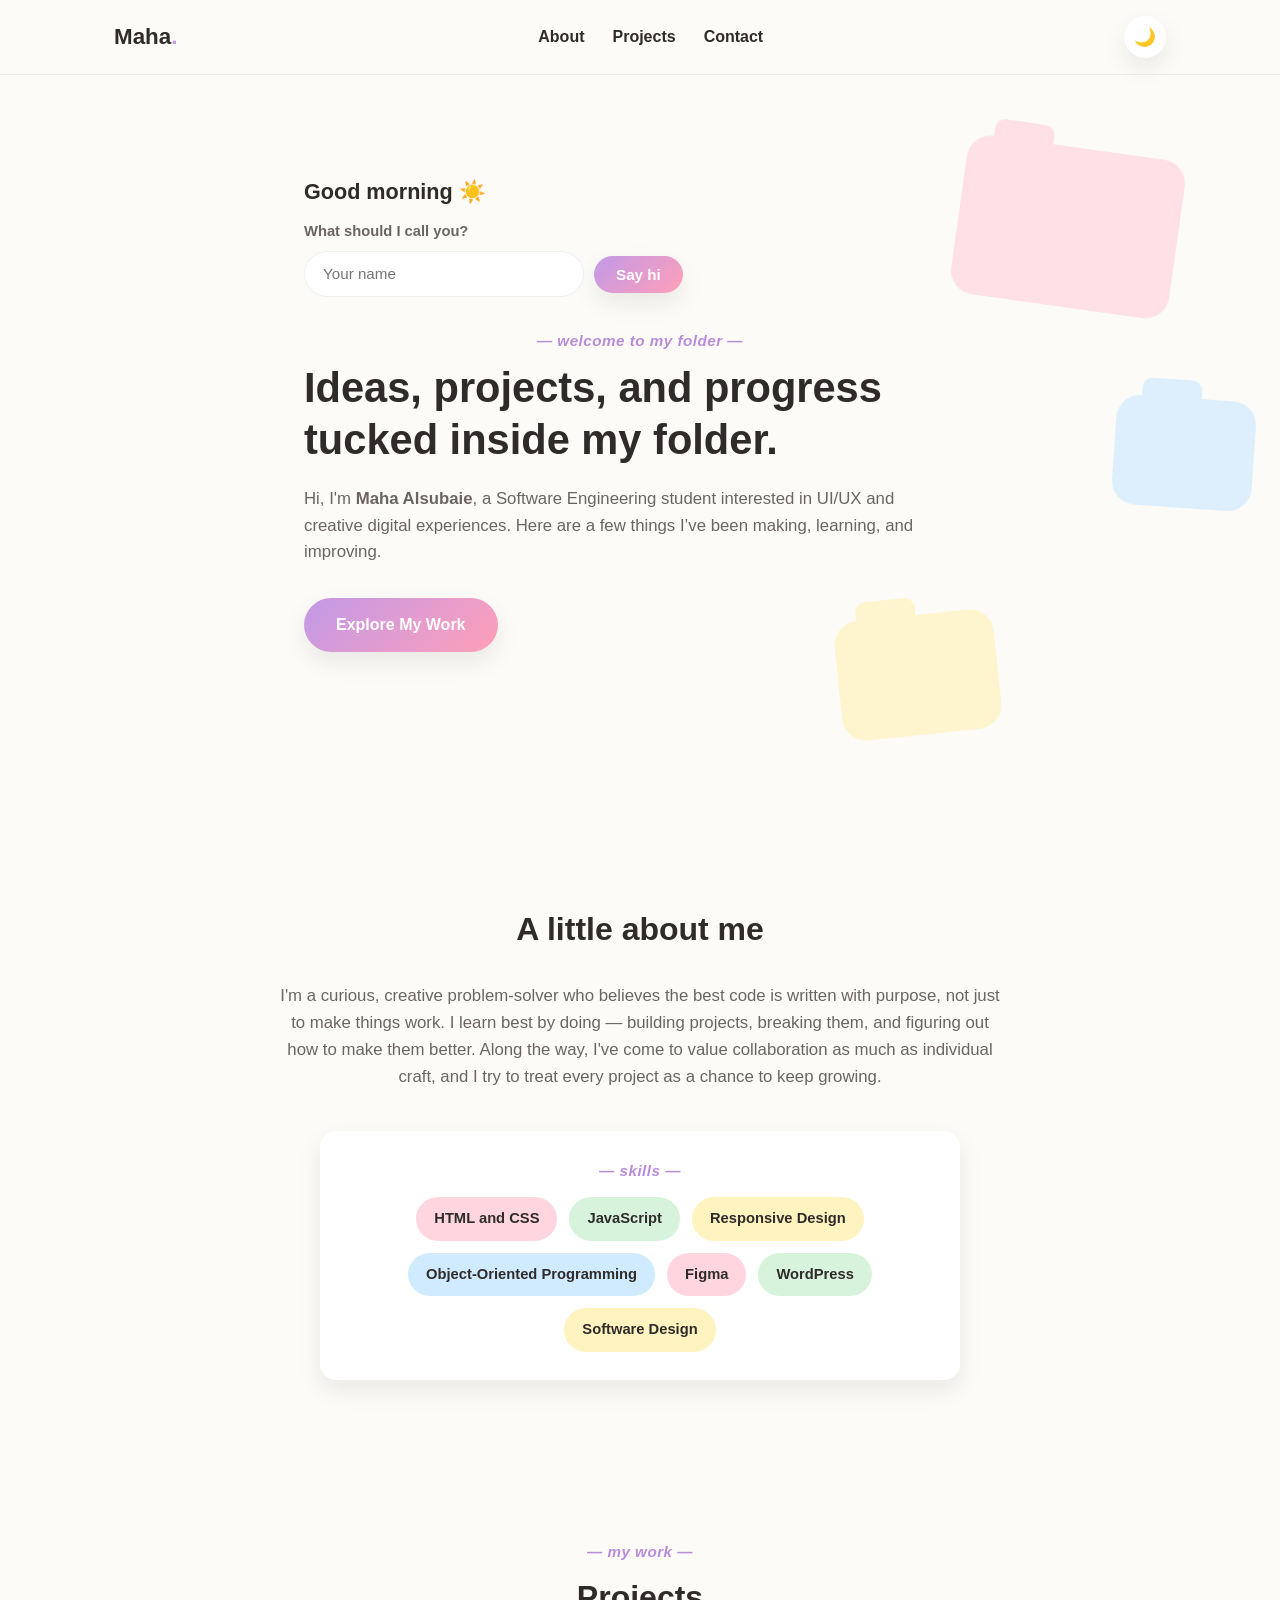
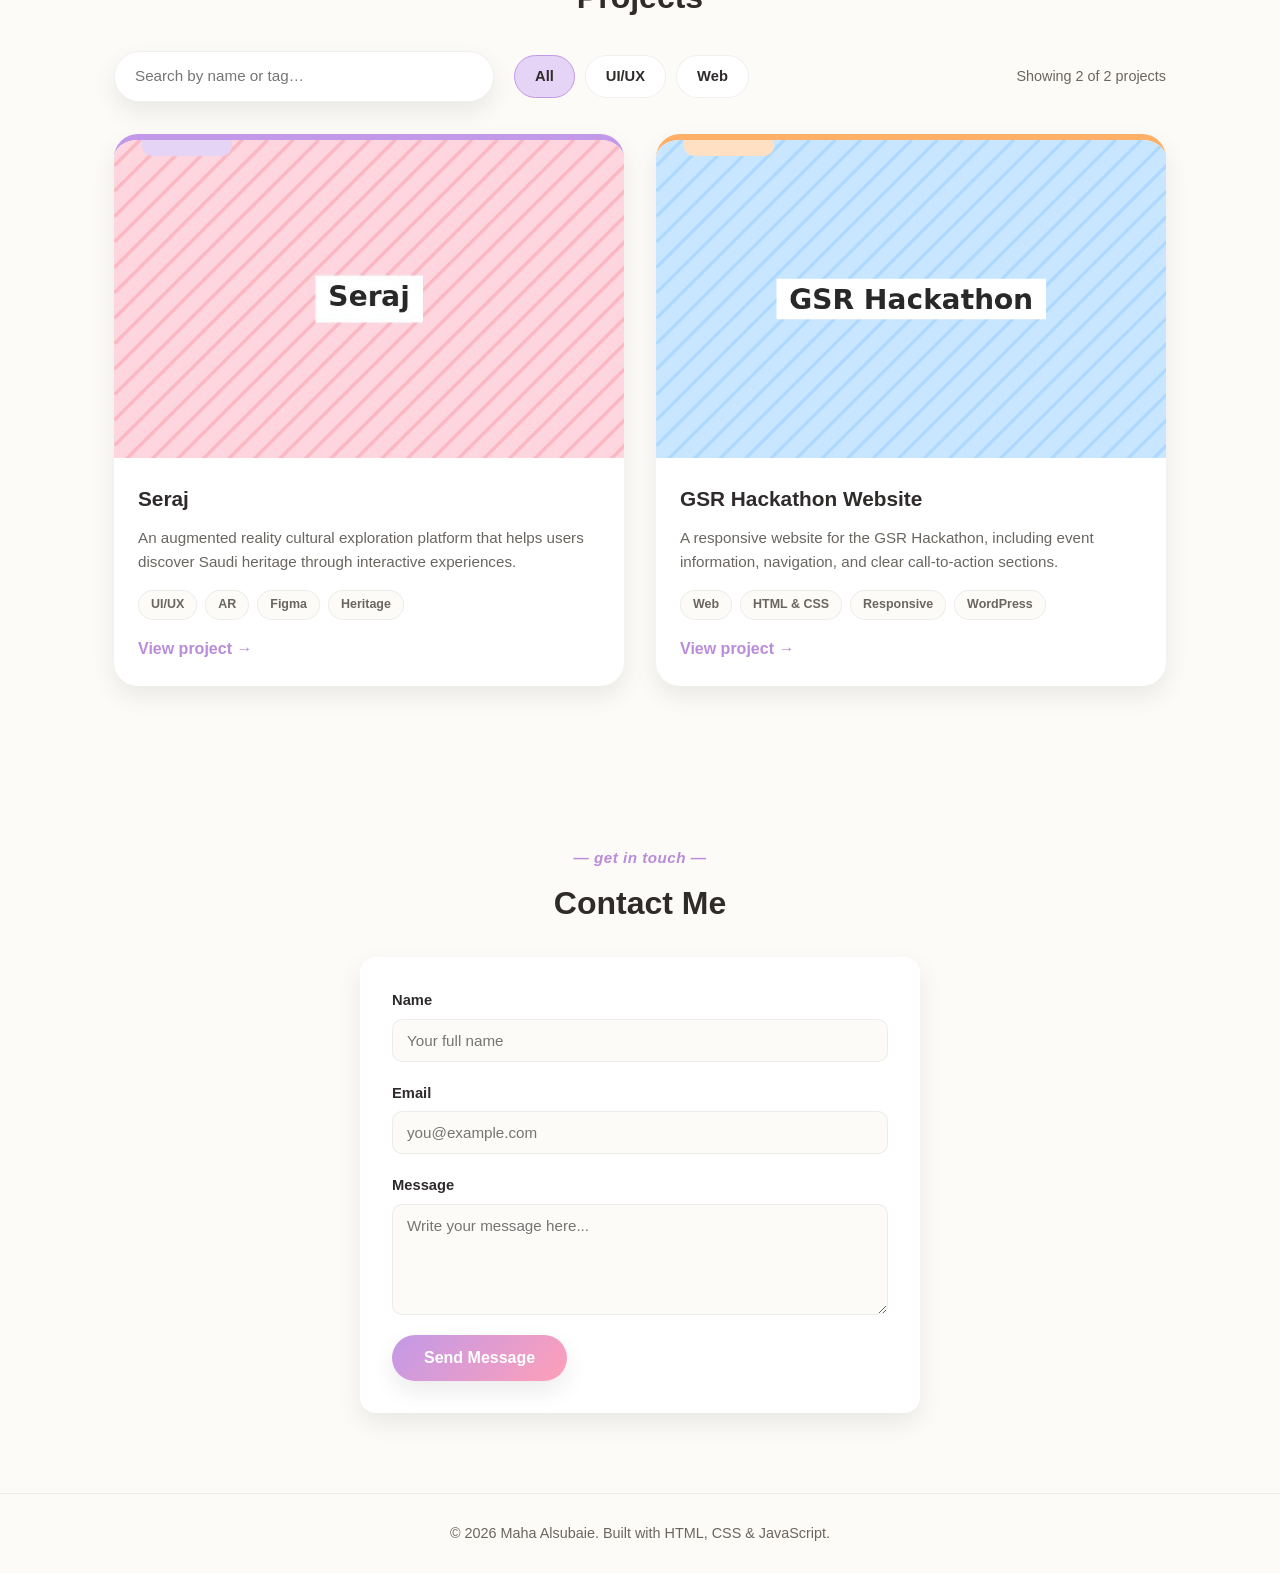
==== commit 197a0ee9: "Center About and Contact section content" ====
--- a/index.html
+++ b/index.html
@@ -202,9 +202,9 @@
     <!-- ===================== CONTACT SECTION ===================== -->
     <section id="contact" class="contact section">
       <div class="container">
- <p class="section-label reveal">— get in touch —</p>
-        <h2 class="section-title reveal" style="--reveal-delay: 80ms">Contact Me</h2>
-
+ 
+<p class="section-label reveal">— get in touch —</p>
+  <h2 class="section-title reveal" style="--reveal-delay: 80ms">Contact Me</h2>
      <form id="contact-form" class="contact-form reveal" style="--reveal-delay: 160ms" novalidate>
           <div class="form-group">
             <label for="name">Name</label>
--- a/css/styles.css
+++ b/css/styles.css
@@ -116,6 +116,7 @@
   letter-spacing: 0.5px;
   margin-bottom: 8px;
   font-size: 0.95rem;
+   text-align: center;
 }
 
 .section-label.small {
@@ -123,6 +124,7 @@
 }
 
 .section-title {
+  text-align: center;
   font-size: 2rem;
   margin-bottom: 28px;
 }
@@ -421,6 +423,8 @@
   color: var(--text-muted);
   margin-bottom: 40px;
   font-size: 1.05rem;
+   margin-inline: auto;
+  text-align: center
 }
 
 .skills-card {
@@ -429,12 +433,14 @@
   padding: 28px;
   box-shadow: var(--shadow-soft);
   max-width: 640px;
+  margin-inline: auto;
 }
 
 .skills-list {
   display: flex;
   flex-wrap: wrap;
   gap: 12px;
+  justify-content: center;
 }
 
 .skill-pill {
@@ -686,6 +692,7 @@
 /* ---------- Contact Form ---------- */
 .contact-form {
   max-width: 560px;
+  margin-inline: auto;
   background: var(--card-bg);
   padding: 32px;
   border-radius: var(--radius-md);
@@ -693,6 +700,7 @@
 }
 
 .form-group {
+  margin-inline: auto;
   margin-bottom: 20px;
   display: flex;
   flex-direction: column;
@@ -700,6 +708,7 @@
 }
 
 .form-group label {
+  
   font-weight: 600;
   font-size: 0.92rem;
 }
@@ -899,6 +908,7 @@
 
   .section-title {
     font-size: 1.6rem;
+    text-align: center;
   }
 
   .contact-form {
